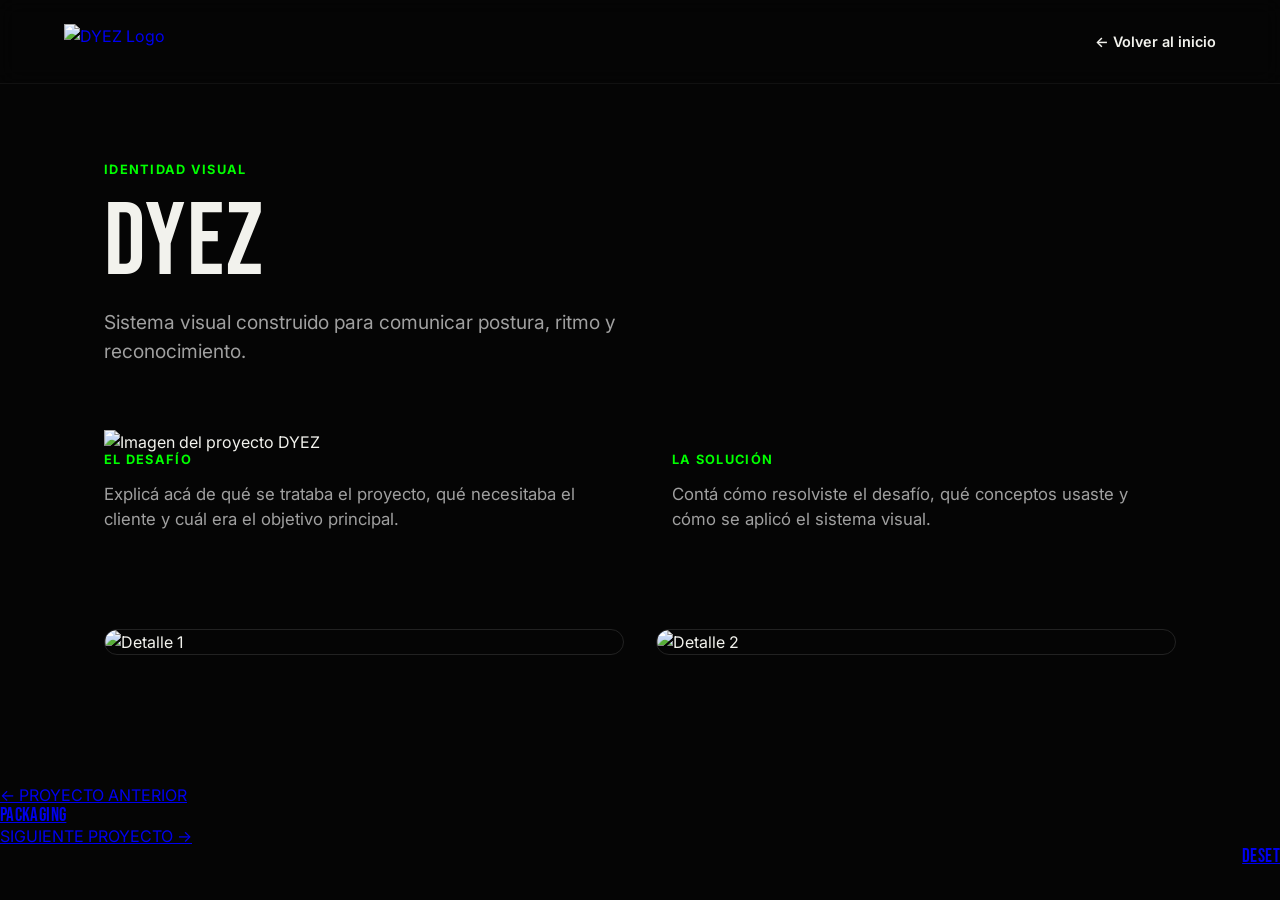
==== proyecto-editorial.html @ 50717193 "Add files via upload" ====
<!DOCTYPE html>
<html lang="es">
<head>
    <meta charset="UTF-8">
    <meta name="viewport" content="width=device-width, initial-scale=1.0">
    <title>DYEZ - Proyecto</title>
    <link rel="stylesheet" href="styles.css">
    <link rel="icon" type="image/png" href="favicon-2.png">
    <link rel="preconnect" href="https://fonts.googleapis.com">
    <link rel="preconnect" href="https://fonts.gstatic.com" crossorigin>
    <link href="https://fonts.googleapis.com/css2?family=Bebas+Neue&family=Inter:wght@400;600;700&display=swap" rel="stylesheet">
</head>
<body class="bg-dark">

    <!-- Header simplificado con botón Volver -->
    <header class="site-header">
        <div class="logo-container">
            <a href="index.html" class="logo-img-link">
                <img src="favicon.png" alt="DYEZ Logo" class="header-logo">
            </a>
        </div>
        <nav class="nav">
            <a href="index.html" class="btn-volver">← Volver al inicio</a>
        </nav>
    </header>

    <!-- Contenido del proyecto -->
    <main class="proyecto-page">
        
        <!-- Título del Proyecto -->
        <div class="header-wrapper">
            <p class="eyebrow text-green">IDENTIDAD VISUAL</p>
            <h1 class="hero-title" style="font-size: clamp(4rem, 8vw, 8rem);">DYEZ</h1>
            <p class="proyecto-subtitulo text-muted">Sistema visual construido para comunicar postura, ritmo y reconocimiento.</p>
        </div>

        <!-- Imagen principal (Reemplazá el src por la tuya) -->
        <div class="proyecto-imagen-principal">
            <img src="https://images.unsplash.com/photo-1600607687939-ce8a6c25118c?q=80&w=2000&auto=format&fit=crop" alt="Imagen del proyecto DYEZ">
        </div>

        <!-- Detalles / Texto -->
        <div class="proyecto-info">
            <div class="info-columna">
                <h3 class="text-green eyebrow">EL DESAFÍO</h3>
                <p>Explicá acá de qué se trataba el proyecto, qué necesitaba el cliente y cuál era el objetivo principal.</p>
            </div>
            <div class="info-columna">
                <h3 class="text-green eyebrow">LA SOLUCIÓN</h3>
                <p>Contá cómo resolviste el desafío, qué conceptos usaste y cómo se aplicó el sistema visual.</p>
            </div>
        </div>

        <!-- Galería de imágenes (Podés agregar todas las que quieras) -->
        <div class="proyecto-galeria">
            <img src="https://images.unsplash.com/photo-1634017839464-5c339ebe3cb4?q=80&w=1000&auto=format&fit=crop" alt="Detalle 1">
            <img src="https://images.unsplash.com/photo-1618005182384-a83a8bd57fbe?q=80&w=1000&auto=format&fit=crop" alt="Detalle 2">
        </div>

    </main>

    <!-- 👇 NAVEGACIÓN ENTRE PROYECTOS 👇 -->
    <nav class="proyecto-navegacion">
        <!-- Como este es el primero, el "anterior" apunta al último proyecto -->
        <a href="proyecto-packaging.html" class="nav-siguiente">
            <span class="nav-label">← PROYECTO ANTERIOR</span>
            <h3>Packaging</h3>
        </a>
        
        <!-- Como este es el primero, el "siguiente" apunta al segundo proyecto -->
        <a href="proyecto-deset.html" class="nav-siguiente" style="text-align: right;">
            <span class="nav-label">SIGUIENTE PROYECTO →</span>
            <h3>DESET</h3>
        </a>
    </nav>

</body>
</html>
---- styles.css ----
/* ============================================
   DYEZ — Estilos
   ============================================ */

/* ----- Variables ----- */
:root {
    --bg-dark: #050505;
    --bg-light: #f2f2ed;
    --text-dark: #f2f2ed;
    --text-light: #050505;
    --text-muted-dark: #a0a0a0;
    --text-muted-light: #555555;
    
    --accent: #00ff00;
    --border-dark: #222222;
    --border-light: #d1d1cc;

    --font-display: 'Bebas Neue', sans-serif;
    --font-body: 'Inter', sans-serif;
    
    --max-width: 1200px;
}

/* ----- Reset ----- */
* {
    margin: 0;
    padding: 0;
    box-sizing: border-box;
}

html { 
    scroll-behavior: smooth; 
    scroll-padding-top: 80px;
}

body {
    font-family: var(--font-body);
    font-weight: 400;
    line-height: 1.5;
    -webkit-font-smoothing: antialiased;
    overflow-x: hidden;
}

/* ----- Utilidades ----- */
.bg-dark { background-color: var(--bg-dark); color: var(--text-dark); }
.bg-light { background-color: var(--bg-light); color: var(--text-light); }
.text-green { color: var(--accent); }
.text-muted { color: var(--text-muted-dark); }
.text-muted-dark { color: var(--text-muted-light); }

/* ----- Tipografías ----- */
h1, h2, h3 {
    font-family: var(--font-display);
    font-weight: 400;
    text-transform: uppercase;
    line-height: 0.95;
    letter-spacing: 0.02em;
}

.eyebrow {
    font-family: var(--font-body);
    font-size: 0.8rem;
    font-weight: 700;
    letter-spacing: 0.1em;
    text-transform: uppercase;
}

/* ----- Botones Globales ----- */
.btn {
    display: inline-block;
    padding: 0.8rem 1.8rem;
    border-radius: 50px;
    font-family: var(--font-body);
    font-size: 0.95rem;
    font-weight: 700;
    text-decoration: none;
    text-align: center;
    transition: all 0.2s ease;
    cursor: pointer;
}

.btn-primary {
    background-color: var(--accent);
    color: #000;
    border: 2px solid var(--accent);
}

.btn-primary:hover {
    background-color: transparent;
    color: var(--accent);
}

.btn-outline {
    background-color: transparent;
    color: var(--text-dark);
    border: 2px solid var(--text-dark);
}

.btn-outline:hover {
    background-color: var(--text-dark);
    color: var(--bg-dark);
}

.btn-full {
    width: 100%;
    border-radius: 8px;
}

/* ============================================
   HEADER
   ============================================ */
.site-header {
    position: fixed;
    top: 0;
    left: 0;
    width: 100%;
    display: flex;
    justify-content: space-between;
    align-items: center;
    padding: 1.5rem 4rem;
    z-index: 100;
    background-color: rgba(5, 5, 5, 0.8);
    backdrop-filter: blur(10px);
    border-bottom: 1px solid rgba(255,255,255,0.05);
}

.logo-container {
    display: flex;
    align-items: center;
    gap: 10px;
}

.logo-img-link {
    display: flex;
    align-items: center;
    text-decoration: none;
}

.header-logo {
    height: 35px;
    width: auto;
    object-fit: contain;
}

.nav {
    display: flex;
    gap: 2rem;
    align-items: center;
}

.nav a {
    color: var(--text-dark);
    text-decoration: none;
    font-size: 0.9rem;
    font-weight: 600;
    transition: color 0.2s ease;
}

.nav a:hover {
    color: var(--accent);
}

/* Botón volver en el header (página de proyecto) */
.btn-volver-header {
    display: inline-flex;
    align-items: center;
    padding: 0.5rem 1rem;
    border-radius: 50px;
    transition: all 0.3s ease;
}

.btn-volver-header:hover {
    background-color: rgba(255, 255, 255, 0.1);
    color: var(--accent) !important;
}

/* ============================================
   HERO (LANDING)
   ============================================ */
.hero {
    background-color: var(--bg-dark);
    color: var(--text-dark);
    min-height: 100vh;
    padding: 10rem 4rem 4rem 4rem;
    display: flex;
    flex-direction: column;
    justify-content: center;
    position: relative;
    overflow: hidden;
    cursor: none;
}

.hero .btn {
    cursor: pointer;
}

.hero-top {
    display: flex;
    justify-content: space-between;
    max-width: var(--max-width);
    margin: 0 auto;
    width: 100%;
    margin-bottom: 2rem;
}

.hero-title {
    font-size: clamp(4rem, 10vw, 11rem);
    max-width: var(--max-width);
    margin: 0 auto;
    width: 100%;
}

.hero-bottom {
    display: flex;
    justify-content: space-between;
    align-items: flex-end;
    max-width: var(--max-width);
    margin: 0 auto;
    width: 100%;
    margin-top: 3rem;
}

.hero-desc {
    max-width: 450px;
    font-size: 1.1rem;
    color: var(--text-muted-dark);
}

.hero-actions {
    display: flex;
    gap: 1rem;
}

/* Formas abstractas */
.hero-shapes {
    position: absolute;
    bottom: -50px;
    left: 0;
    width: 100%;
    display: flex;
    gap: 20px;
    opacity: 0.3;
    pointer-events: none;
}

.shape {
    border: 1px solid rgba(255,255,255,0.2);
    border-radius: 50px;
    flex: 1;
    height: 150px;
}

.shape-1 { transform: rotate(45deg); background: #111; }
.shape-2 { border-color: var(--accent); background: rgba(0, 255, 0, 0.05); box-shadow: 0 0 40px rgba(0,255,0,0.1); }
.shape-3 { background: #111; }
.shape-4 { background: #111; }

/* ============================================
   CURSOR INTERACTIVO (HERO)
   ============================================ */
#custom-cursor {
    position: fixed;
    top: 0;
    left: 0;
    width: 80px;
    height: 80px;
    border-radius: 50%;
    background-color: #ffffff;
    mix-blend-mode: difference;
    pointer-events: none;
    z-index: 99999;
    transform: translate(-50%, -50%);
    opacity: 0;
    transition: opacity 0.3s ease, width 0.2s ease, height 0.2s ease;
}

/* ============================================
   MANIFIESTO
   ============================================ */
.manifesto {
    padding: 8rem 4rem;
}

.manifesto-grid {
    max-width: var(--max-width);
    margin: 0 auto;
    display: grid;
    grid-template-columns: 1fr 1fr;
    gap: 4rem;
}

.title-dark {
    color: var(--text-light);
    font-size: clamp(3rem, 6vw, 5.5rem);
    margin-top: 1rem;
}

.green-line {
    width: 150px;
    height: 4px;
    background-color: var(--accent);
    margin-top: 2rem;
    box-shadow: 0 0 15px rgba(0, 255, 0, 0.5);
}

.title-dark-small {
    font-size: 2.5rem;
    color: var(--text-light);
    margin-bottom: 1rem;
}

.manifesto-list {
    list-style: none;
}

.manifesto-list li {
    font-family: var(--font-display);
    font-size: 2.5rem;
    color: var(--text-light);
    line-height: 1.2;
    margin-bottom: 0.2rem;
}

.manifesto-callout {
    max-width: var(--max-width);
    margin: 6rem auto 0 auto;
    padding: 4rem;
    border-radius: 30px;
    background-color: var(--bg-dark);
    color: var(--text-dark);
    border: 2px solid transparent;
    transition: transform 0.3s ease, border-color 0.3s ease, box-shadow 0.3s ease;
}

.manifesto-callout:hover {
    transform: translateY(-8px);
    border-color: var(--accent);
    box-shadow: 0 15px 40px rgba(0, 255, 0, 0.15);
}

.manifesto-callout p {
    font-size: 1.2rem;
    margin-bottom: 0.5rem;
    color: var(--text-muted-dark);
}

.manifesto-callout h2 {
    font-size: clamp(3rem, 6vw, 5.5rem);
    margin-top: 1rem;
    color: var(--accent);
    line-height: 1.1;
    word-wrap: break-word;
}

/* ============================================
   PROCESO
   ============================================ */
.proceso {
    padding: 8rem 4rem;
}

.section-header {
    max-width: var(--max-width);
    margin: 0 auto 4rem auto;
    display: flex;
    justify-content: space-between;
    align-items: flex-end;
    gap: 2rem;
}

.section-header h2 {
    font-size: clamp(2.5rem, 5vw, 4.5rem);
    max-width: 60%;
}

.section-header p {
    max-width: 400px;
    font-size: 1rem;
}

.proceso-list {
    max-width: 800px;
    margin: 0 auto;
    display: flex;
    flex-direction: column;
    align-items: center;
}

.proceso-item {
    width: 100%;
    border: 1px solid var(--border-dark);
    border-radius: 50px;
    padding: 1.5rem 2rem;
    display: flex;
    align-items: center;
    gap: 2rem;
    background-color: #0a0a0a;
    transition: border-color 0.3s ease;
}

.proceso-item:hover {
    border-color: var(--accent);
}

.proceso-icon {
    width: 50px;
    height: 50px;
    border-radius: 50%;
    border: 1px solid var(--accent);
    display: flex;
    align-items: center;
    justify-content: center;
    font-size: 1.5rem;
    background: rgba(0, 255, 0, 0.05);
}

.proceso-text h3 {
    font-family: var(--font-body);
    font-size: 1.5rem;
    text-transform: none;
    margin-bottom: 0.2rem;
}

.proceso-text p {
    color: var(--text-muted-dark);
    font-size: 0.9rem;
}

.proceso-connector {
    width: 2px;
    height: 40px;
    background-color: var(--accent);
    opacity: 0.5;
}

/* ============================================
   PROYECTOS (LANDING)
   ============================================ */
.proyectos {
    padding: 8rem 4rem;
}

.header-wrapper {
    max-width: var(--max-width);
    margin: 0 auto;
    width: 100%;
}

.header-wrapper .eyebrow {
    margin-bottom: 1rem;
    display: block;
}

.header-wrapper .section-title {
    margin-bottom: 4rem;
    font-size: clamp(3rem, 6vw, 5rem);
}

.grid-proyectos {
    max-width: var(--max-width);
    margin: 0 auto;
    display: grid;
    grid-template-columns: repeat(auto-fit, minmax(320px, 1fr));
    gap: 2rem;
}

/* Tarjetas clickeables */
.card-proyecto {
    background-color: #0a0a0a;
    border: 1px solid var(--border-dark);
    border-radius: 20px;
    padding: 2rem;
    display: flex;
    flex-direction: column;
    justify-content: flex-end;
    min-height: 400px;
    text-decoration: none;
    color: var(--text-dark);
    transition: all 0.4s ease;
    position: relative;
    overflow: hidden;
}

.card-proyecto:hover {
    background-color: var(--accent);
    border-color: var(--accent);
    transform: translateY(-8px);
    box-shadow: 0 15px 40px rgba(0, 255, 0, 0.2);
}

.card-contenido {
    position: relative;
    z-index: 2;
}

.card-proyecto h3 {
    font-family: var(--font-body);
    font-size: 2rem;
    font-weight: 700;
    text-transform: none;
    margin-bottom: 0.5rem;
    color: var(--text-dark);
    transition: color 0.4s ease;
}

.card-proyecto .categoria {
    font-family: var(--font-body);
    font-size: 0.75rem;
    font-weight: 700;
    letter-spacing: 0.1em;
    margin-bottom: 1rem;
    color: var(--accent);
    transition: color 0.4s ease;
}

.card-proyecto .descripcion {
    color: var(--text-muted-dark);
    font-size: 0.9rem;
    transition: color 0.4s ease;
}

.card-proyecto:hover h3,
.card-proyecto:hover .categoria,
.card-proyecto:hover .descripcion {
    color: #000000;
}

/* ============================================
   LOGOS EN LAS TARJETAS DE PROYECTOS
   ============================================ */
.card-logo-wrapper {
    position: absolute;
    top: 2.5rem;
    left: 0;
    width: 100%;
    display: flex;
    justify-content: center;
    padding: 0 2rem;
}

.card-logo {
    width: 100%;
    max-width: 240px;
    height: auto;
    object-fit: contain;
    filter: none; /* Logo blanco por defecto */
}

.card-proyecto:hover .card-logo {
    filter: invert(1); /* Logo negro al pasar el mouse */
}

/* ============================================
   SERVICIOS
   ============================================ */
.servicios {
    padding: 8rem 4rem;
}

.section-header-light {
    max-width: var(--max-width);
    margin: 0 auto 4rem auto;
    display: flex;
    justify-content: space-between;
    align-items: flex-end;
    gap: 2rem;
}

.section-header-light h2 {
    font-size: clamp(2.5rem, 5vw, 4.5rem);
    max-width: 60%;
}

.section-header-light p {
    max-width: 350px;
    font-size: 0.95rem;
}

.grid-servicios {
    max-width: var(--max-width);
    margin: 0 auto;
    display: grid;
    grid-template-columns: repeat(auto-fit, minmax(300px, 1fr));
    gap: 2rem;
}

.card-servicio {
    background-color: var(--bg-dark);
    color: var(--text-dark);
    border-radius: 20px;
    padding: 3rem 2rem;
    display: flex;
    flex-direction: column;
    justify-content: flex-start;
    min-height: 250px;
    border: 2px solid transparent;
    transition: transform 0.3s ease, border-color 0.3s ease, box-shadow 0.3s ease;
}

.card-servicio:hover {
    transform: translateY(-8px);
    border-color: var(--accent);
    box-shadow: 0 15px 40px rgba(0, 255, 0, 0.1);
}

.card-servicio h3 {
    font-size: 2.5rem;
    margin-bottom: 1.5rem;
    line-height: 1.05;
}

.card-servicio p {
    color: var(--text-muted-dark);
    font-size: 0.95rem;
    line-height: 1.6;
}

/* ============================================
   SOBRE DYEZ
   ============================================ */
.sobre {
    padding: 8rem 4rem;
}

.sobre-content {
    max-width: var(--max-width);
    margin: 0 auto;
    display: flex;
    flex-direction: column;
    gap: 3rem;
}

.sobre-text {
    max-width: 600px;
    font-size: 1.1rem;
    color: var(--text-muted-dark);
}

.sobre-quote {
    font-family: var(--font-display);
    font-size: clamp(1.8rem, 3vw, 2.5rem);
    line-height: 1.1;
}

/* ============================================
   CONTACTO
   ============================================ */
.contacto {
    padding: 8rem 4rem;
}

.contacto-grid {
    max-width: var(--max-width);
    margin: 0 auto;
    display: grid;
    grid-template-columns: 1fr 1fr;
    gap: 4rem;
    align-items: center;
}

.contacto-left h2 {
    font-size: clamp(2.5rem, 5vw, 4.5rem);
    margin-bottom: 2rem;
}

.contacto-right {
    padding: 3rem;
    border-radius: 24px;
}

.contact-form {
    display: flex;
    flex-direction: column;
    gap: 1.5rem;
}

.form-group {
    display: flex;
    flex-direction: column;
    gap: 0.5rem;
}

.form-group label {
    font-size: 0.75rem;
    font-weight: 700;
    color: var(--text-dark);
    letter-spacing: 0.05em;
}

.form-group input,
.form-group textarea {
    background-color: #111;
    border: 1px solid #333;
    border-radius: 8px;
    padding: 1rem;
    color: var(--text-dark);
    font-family: var(--font-body);
    font-size: 0.95rem;
    outline: none;
    transition: border-color 0.2s ease;
}

.form-group input:focus,
.form-group textarea:focus {
    border-color: var(--accent);
}

.form-group textarea {
    resize: vertical;
}

/* ============================================
   FOOTER
   ============================================ */
.site-footer {
    padding: 4rem;
}

.footer-top {
    max-width: var(--max-width);
    margin: 0 auto;
    display: flex;
    justify-content: space-between;
    align-items: flex-start;
    border-bottom: 1px solid var(--border-dark);
    padding-bottom: 3rem;
}

.footer-logo-link {
    display: flex;
    align-items: center;
    text-decoration: none;
}

.footer-logo-img {
    height: 50px;
    width: auto;
    object-fit: contain;
}

.footer-links {
    display: flex;
    flex-direction: column;
    align-items: flex-end;
    gap: 0.5rem;
}

.footer-links a {
    color: var(--text-muted-dark);
    text-decoration: none;
    font-size: 0.9rem;
    transition: color 0.2s ease;
}

.footer-links a:hover {
    color: var(--accent);
}

.footer-bottom {
    max-width: var(--max-width);
    margin: 3rem auto 0 auto;
    text-align: center;
    font-size: 0.85rem;
    color: var(--text-muted-dark);
    letter-spacing: 0.1em;
}

/* ============================================
   PÁGINA DE PROYECTO INDIVIDUAL
   ============================================ */
.proyecto-page {
    padding: 10rem 4rem 4rem 4rem;
    max-width: var(--max-width);
    margin: 0 auto;
}

.proyecto-subtitulo {
    font-size: 1.2rem;
    max-width: 600px;
    margin-bottom: 4rem;
    margin-top: 1rem;
}

/* ENCABEZADO MINIMALISTA (Logo) */
.header-proyecto-minimalista {
    width: 100%;
    display: flex;
    justify-content: center;
    align-items: center;
    margin-bottom: 3rem;
}

.logo-proyecto-grande {
    width: 100%;
    max-width: 300px;
    height: auto;
    object-fit: contain;
    filter: none; /* Si necesitás invertirlo, usá invert(1) */
}

/* CONTENEDOR DE IMAGEN CON MÁRGENES Y ANIMACIÓN */
.contenedor-imagen-ajustada {
    width: 80%; 
    max-width: 1000px; 
    margin: 0 auto 8rem auto; 
    background-color: #000;
    border-radius: 20px;
    border: 1px solid var(--border-dark);
    overflow: hidden; /* Esto es clave para que el zoom no se salga del borde redondeado */
    display: flex;
    justify-content: center;
    
    /* 👇 TRANSICIÓN PARA LA ANIMACIÓN */
    transition: transform 0.4s ease, border-color 0.4s ease, box-shadow 0.4s ease;
}

/* 👇 EFECTO AL PASAR EL MOUSE POR EL CONTENEDOR */
.contenedor-imagen-ajustada:hover {
    border-color: var(--accent); /* El borde se vuelve verde */
    box-shadow: 0 15px 40px rgba(0, 255, 0, 0.15); /* Brillo verde sutil */
    transform: translateY(-5px); /* Se eleva un poquito */
}

.contenedor-imagen-ajustada img {
    width: 100%;
    max-height: 70vh; 
    object-fit: contain; 
    display: block;
    
    /* 👇 TRANSICIÓN PARA LA IMAGEN */
    transition: transform 0.5s ease;
}

/* 👇 EFECTO ZOOM EN LA IMAGEN */
.contenedor-imagen-ajustada:hover img {
    transform: scale(1.03); /* Aumenta un 3% su tamaño */
}

/* TEXTOS CON AIRE */
.proyecto-info {
    display: grid;
    grid-template-columns: 1fr 1fr;
    gap: 4rem;
    margin-bottom: 6rem;
}

.info-columna p {
    color: var(--text-muted-dark);
    font-size: 1.05rem;
    margin-top: 1rem;
}

.proyecto-galeria {
    display: grid;
    grid-template-columns: 1fr 1fr;
    gap: 2rem;
    margin-bottom: 4rem;
}

.proyecto-galeria img {
    width: 100%;
    height: auto;
    border-radius: 20px;
    border: 1px solid var(--border-dark);
}

/* ============================================
   BARRA DE NAVEGACIÓN INFERIOR (ESTILO PÍLDORA)
   ============================================ */
.barra-navegacion-pildora {
    display: flex;
    justify-content: space-between;
    align-items: center;
    max-width: var(--max-width);
    margin: 0 auto;
    padding: 4rem;
    border-top: 1px solid var(--border-dark);
}

.btn-pildora {
    display: inline-flex;
    align-items: center;
    justify-content: center;
    background-color: var(--accent);
    color: #000;
    text-decoration: none;
    font-family: var(--font-body);
    font-size: 1rem;
    font-weight: 700;
    text-transform: uppercase;
    padding: 1rem 2rem;
    border-radius: 50px;
    border: 3px solid #000;
    transition: transform 0.2s ease, box-shadow 0.2s ease;
    letter-spacing: 0.05em;
}

.btn-pildora:hover {
    transform: translateY(-4px);
    box-shadow: 0 8px 0 #000;
}

.btn-pildora:active {
    transform: translateY(0);
    box-shadow: 0 0 0 #000;
}

.puntitos-nav {
    display: flex;
    gap: 0.8rem;
    align-items: center;
}

.punto {
    width: 12px;
    height: 12px;
    border-radius: 50%;
    background-color: #444;
    transition: background-color 0.3s ease;
}

.punto.activo {
    background-color: #666;
}

/* ============================================
   RESPONSIVE
   ============================================ */
@media (max-width: 900px) {
    .site-header, .hero, .manifesto, .proceso, .proyectos, .servicios, .sobre, .contacto, .site-footer {
        padding-left: 1.5rem;
        padding-right: 1.5rem;
    }

    .site-header {
        padding: 1rem 1.5rem;
    }

    .nav { display: none; }
    
    .hero-top, .hero-bottom, .section-header, .section-header-light {
        flex-direction: column;
        align-items: flex-start;
        gap: 1.5rem;
    }

    .hero-title { font-size: 5rem; }
    
    .manifesto-grid, .contacto-grid {
        grid-template-columns: 1fr;
        gap: 3rem;
    }

    .manifesto-list li { font-size: 2rem; }
    .manifesto-callout { padding: 2rem; }
    
    .section-header h2, .section-header-light h2 { max-width: 100%; }
    
    .header-wrapper .section-title {
        font-size: 2.5rem;
        margin-bottom: 2rem;
    }

    .footer-top { flex-direction: column; gap: 2rem; }
    .footer-links { align-items: flex-start; }

    #custom-cursor {
        display: none !important;
    }
    
    .hero {
        cursor: auto;
    }

    /* Ajustes página proyecto individual */
    .proyecto-page {
        padding: 8rem 1.5rem 2rem 1.5rem;
    }
    
    .proyecto-info, .proyecto-galeria {
        grid-template-columns: 1fr;
        gap: 2rem;
    }

    .barra-navegacion-pildora {
        flex-direction: column;
        gap: 2rem;
        padding: 3rem 1.5rem;
    }

    .btn-pildora {
        width: 100%;
        text-align: center;
    }

    /* Ajustes específicos de la página DESET en celular */
    .contenedor-imagen-ajustada {
        width: 100%; /* En celular ocupa todo el ancho */
        margin-bottom: 4rem;
    }

    .logo-proyecto-grande {
        max-width: 200px;
    }
}
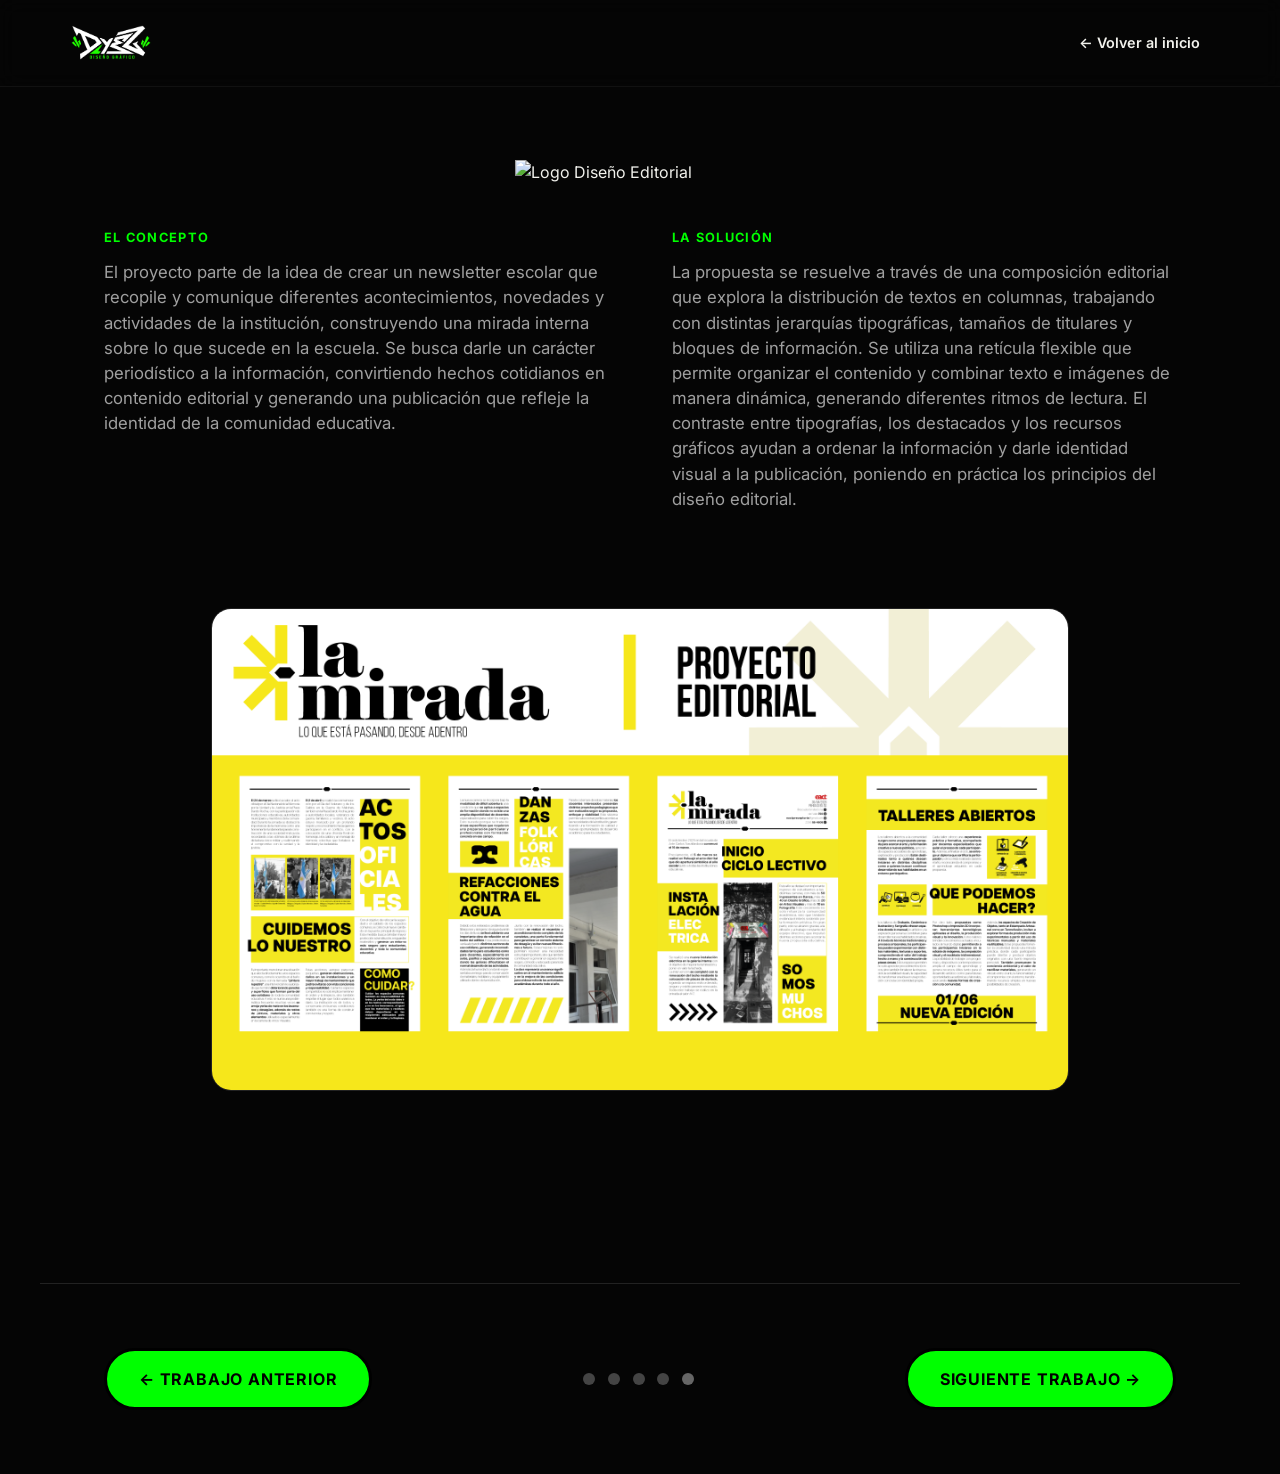
==== commit 769b8223: "Update proyecto-editorial.html" ====
--- a/proyecto-editorial.html
+++ b/proyecto-editorial.html
@@ -3,7 +3,7 @@
 <head>
     <meta charset="UTF-8">
     <meta name="viewport" content="width=device-width, initial-scale=1.0">
-    <title>DYEZ - Proyecto</title>
+    <title>Diseño Editorial — Proyecto</title>
     <link rel="stylesheet" href="styles.css">
     <link rel="icon" type="image/png" href="favicon-2.png">
     <link rel="preconnect" href="https://fonts.googleapis.com">
@@ -12,7 +12,7 @@
 </head>
 <body class="bg-dark">
 
-    <!-- Header simplificado con botón Volver -->
+    <!-- Header -->
     <header class="site-header">
         <div class="logo-container">
             <a href="index.html" class="logo-img-link">
@@ -20,59 +20,64 @@
             </a>
         </div>
         <nav class="nav">
-            <a href="index.html" class="btn-volver">← Volver al inicio</a>
+            <a href="index.html#proyectos" class="btn-volver-header">← Volver al inicio</a>
         </nav>
     </header>
 
     <!-- Contenido del proyecto -->
     <main class="proyecto-page">
         
-        <!-- Título del Proyecto -->
-        <div class="header-wrapper">
-            <p class="eyebrow text-green">IDENTIDAD VISUAL</p>
-            <h1 class="hero-title" style="font-size: clamp(4rem, 8vw, 8rem);">DYEZ</h1>
-            <p class="proyecto-subtitulo text-muted">Sistema visual construido para comunicar postura, ritmo y reconocimiento.</p>
+        <!-- Encabezado con el Logo -->
+        <div class="header-proyecto-minimalista">
+            <!-- Asegurate de que la extensión sea la correcta (.png, .jpg, .svg) -->
+            <img src="editorial-logo.png" alt="Logo Diseño Editorial" class="logo-proyecto-grande" style="max-width: 250px;">
         </div>
 
-        <!-- Imagen principal (Reemplazá el src por la tuya) -->
-        <div class="proyecto-imagen-principal">
-            <img src="https://images.unsplash.com/photo-1600607687939-ce8a6c25118c?q=80&w=2000&auto=format&fit=crop" alt="Imagen del proyecto DYEZ">
-        </div>
-
-        <!-- Detalles / Texto -->
+        <!-- Textos del Caso de Estudio -->
         <div class="proyecto-info">
             <div class="info-columna">
-                <h3 class="text-green eyebrow">EL DESAFÍO</h3>
-                <p>Explicá acá de qué se trataba el proyecto, qué necesitaba el cliente y cuál era el objetivo principal.</p>
+                <h3 class="text-green eyebrow">EL CONCEPTO</h3>
+                <p>El proyecto parte de la idea de crear un newsletter escolar que recopile y comunique diferentes acontecimientos, novedades y actividades de la institución, construyendo una mirada interna sobre lo que sucede en la escuela. Se busca darle un carácter periodístico a la información, convirtiendo hechos cotidianos en contenido editorial y generando una publicación que refleje la identidad de la comunidad educativa.</p>
             </div>
             <div class="info-columna">
                 <h3 class="text-green eyebrow">LA SOLUCIÓN</h3>
-                <p>Contá cómo resolviste el desafío, qué conceptos usaste y cómo se aplicó el sistema visual.</p>
+                <p>La propuesta se resuelve a través de una composición editorial que explora la distribución de textos en columnas, trabajando con distintas jerarquías tipográficas, tamaños de titulares y bloques de información. Se utiliza una retícula flexible que permite organizar el contenido y combinar texto e imágenes de manera dinámica, generando diferentes ritmos de lectura. El contraste entre tipografías, los destacados y los recursos gráficos ayudan a ordenar la información y darle identidad visual a la publicación, poniendo en práctica los principios del diseño editorial.</p>
             </div>
         </div>
 
-        <!-- Galería de imágenes (Podés agregar todas las que quieras) -->
-        <div class="proyecto-galeria">
-            <img src="https://images.unsplash.com/photo-1634017839464-5c339ebe3cb4?q=80&w=1000&auto=format&fit=crop" alt="Detalle 1">
-            <img src="https://images.unsplash.com/photo-1618005182384-a83a8bd57fbe?q=80&w=1000&auto=format&fit=crop" alt="Detalle 2">
+        <!-- Imagen 1 (Portada o Apertura) -->
+        <div class="contenedor-imagen-ajustada">
+            <!-- Reemplazá "editorial-portada.jpg" por el nombre de tu imagen -->
+            <img src="Editorial.png" alt="Portada del proyecto Diseño Editorial">
         </div>
+
+        <!-- Imagen 2 (Detalle de páginas interiores) -->
+        
 
     </main>
 
-    <!-- 👇 NAVEGACIÓN ENTRE PROYECTOS 👇 -->
-    <nav class="proyecto-navegacion">
-        <!-- Como este es el primero, el "anterior" apunta al último proyecto -->
-        <a href="proyecto-packaging.html" class="nav-siguiente">
-            <span class="nav-label">← PROYECTO ANTERIOR</span>
-            <h3>Packaging</h3>
+    <!-- Barra de Navegación Inferior -->
+    <nav class="barra-navegacion-pildora">
+        
+        <!-- El anterior es Perfume -->
+        <a href="proyecto-perfume.html" class="btn-pildora">
+            ← Trabajo Anterior
         </a>
-        
-        <!-- Como este es el primero, el "siguiente" apunta al segundo proyecto -->
-        <a href="proyecto-deset.html" class="nav-siguiente" style="text-align: right;">
-            <span class="nav-label">SIGUIENTE PROYECTO →</span>
-            <h3>DESET</h3>
+
+        <div class="puntitos-nav">
+            <span class="punto"></span>
+            <span class="punto"></span>
+            <span class="punto"></span>
+            <span class="punto"></span>
+            <span class="punto activo"></span> <!-- Activo porque es el 5to y último -->
+        </div>
+
+        <!-- El siguiente es DYEZ (para volver a empezar) -->
+        <a href="proyecto-dyez.html" class="btn-pildora">
+            Siguiente Trabajo →
         </a>
+
     </nav>
 
 </body>
-</html>+</html>
--- a/styles.css
+++ b/styles.css
@@ -44,6 +44,7 @@
 /* ----- Utilidades ----- */
 .bg-dark { background-color: var(--bg-dark); color: var(--text-dark); }
 .bg-light { background-color: var(--bg-light); color: var(--text-light); }
+.bg-black { background-color: #000; color: var(--text-dark); } /* 👈 AGREGADO POR SI FALTABA */
 .text-green { color: var(--accent); }
 .text-muted { color: var(--text-muted-dark); }
 .text-muted-dark { color: var(--text-muted-light); }
@@ -160,7 +161,6 @@
     color: var(--accent);
 }
 
-/* Botón volver en el header (página de proyecto) */
 .btn-volver-header {
     display: inline-flex;
     align-items: center;
@@ -231,7 +231,6 @@
     gap: 1rem;
 }
 
-/* Formas abstractas */
 .hero-shapes {
     position: absolute;
     bottom: -50px;
@@ -464,7 +463,6 @@
     gap: 2rem;
 }
 
-/* Tarjetas clickeables */
 .card-proyecto {
     background-color: #0a0a0a;
     border: 1px solid var(--border-dark);
@@ -543,11 +541,11 @@
     max-width: 240px;
     height: auto;
     object-fit: contain;
-    filter: none; /* Logo blanco por defecto */
+    filter: none;
 }
 
 .card-proyecto:hover .card-logo {
-    filter: invert(1); /* Logo negro al pasar el mouse */
+    filter: invert(1);
 }
 
 /* ============================================
@@ -663,7 +661,10 @@
     margin-bottom: 2rem;
 }
 
+/* AQUÍ ESTÁ EL CONTENEDOR NEGRO QUE NO SE ESTABA APLICANDO */
 .contacto-right {
+    background-color: var(--bg-dark); /* Fondo negro */
+    color: var(--text-dark);
     padding: 3rem;
     border-radius: 24px;
 }
@@ -710,6 +711,50 @@
 }
 
 /* ============================================
+   BOTONES DE SELECCIÓN (TOGGLE CONTACTO)
+   ============================================ */
+.contacto-toggle {
+    display: flex;
+    gap: 1rem;
+    background-color: #e5e5df; /* Fondo gris clarito detrás de los botones */
+    padding: 0.5rem;
+    border-radius: 50px;
+    width: fit-content;
+    margin-top: 1rem;
+}
+
+.btn-toggle {
+    background: transparent;
+    border: none;
+    padding: 0.8rem 1.8rem;
+    border-radius: 50px;
+    font-family: var(--font-body);
+    font-size: 0.95rem;
+    font-weight: 700;
+    color: var(--text-muted-light);
+    cursor: pointer;
+    transition: all 0.3s ease;
+}
+
+.btn-toggle:hover {
+    color: var(--text-light);
+}
+
+.btn-toggle.active {
+    background-color: var(--text-light); /* Fondo negro cuando está activo */
+    color: var(--text-dark);              /* Texto blanco */
+    box-shadow: 0 4px 10px rgba(0,0,0,0.1);
+}
+
+.opcion-contacto {
+    width: 100%;
+    height: 100%;
+    display: flex;
+    flex-direction: column;
+    justify-content: center;
+}
+
+/* ============================================
    FOOTER
    ============================================ */
 .site-footer {
@@ -781,7 +826,6 @@
     margin-top: 1rem;
 }
 
-/* ENCABEZADO MINIMALISTA (Logo) */
 .header-proyecto-minimalista {
     width: 100%;
     display: flex;
@@ -795,10 +839,9 @@
     max-width: 300px;
     height: auto;
     object-fit: contain;
-    filter: none; /* Si necesitás invertirlo, usá invert(1) */
-}
-
-/* CONTENEDOR DE IMAGEN CON MÁRGENES Y ANIMACIÓN */
+    filter: none;
+}
+
 .contenedor-imagen-ajustada {
     width: 80%; 
     max-width: 1000px; 
@@ -806,19 +849,16 @@
     background-color: #000;
     border-radius: 20px;
     border: 1px solid var(--border-dark);
-    overflow: hidden; /* Esto es clave para que el zoom no se salga del borde redondeado */
+    overflow: hidden;
     display: flex;
     justify-content: center;
-    
-    /* 👇 TRANSICIÓN PARA LA ANIMACIÓN */
     transition: transform 0.4s ease, border-color 0.4s ease, box-shadow 0.4s ease;
 }
 
-/* 👇 EFECTO AL PASAR EL MOUSE POR EL CONTENEDOR */
 .contenedor-imagen-ajustada:hover {
-    border-color: var(--accent); /* El borde se vuelve verde */
-    box-shadow: 0 15px 40px rgba(0, 255, 0, 0.15); /* Brillo verde sutil */
-    transform: translateY(-5px); /* Se eleva un poquito */
+    border-color: var(--accent);
+    box-shadow: 0 15px 40px rgba(0, 255, 0, 0.15);
+    transform: translateY(-5px);
 }
 
 .contenedor-imagen-ajustada img {
@@ -826,17 +866,13 @@
     max-height: 70vh; 
     object-fit: contain; 
     display: block;
-    
-    /* 👇 TRANSICIÓN PARA LA IMAGEN */
     transition: transform 0.5s ease;
 }
 
-/* 👇 EFECTO ZOOM EN LA IMAGEN */
 .contenedor-imagen-ajustada:hover img {
-    transform: scale(1.03); /* Aumenta un 3% su tamaño */
-}
-
-/* TEXTOS CON AIRE */
+    transform: scale(1.03);
+}
+
 .proyecto-info {
     display: grid;
     grid-template-columns: 1fr 1fr;
@@ -972,7 +1008,6 @@
         cursor: auto;
     }
 
-    /* Ajustes página proyecto individual */
     .proyecto-page {
         padding: 8rem 1.5rem 2rem 1.5rem;
     }
@@ -993,13 +1028,12 @@
         text-align: center;
     }
 
-    /* Ajustes específicos de la página DESET en celular */
     .contenedor-imagen-ajustada {
-        width: 100%; /* En celular ocupa todo el ancho */
+        width: 100%;
         margin-bottom: 4rem;
     }
 
     .logo-proyecto-grande {
         max-width: 200px;
     }
-}+}
